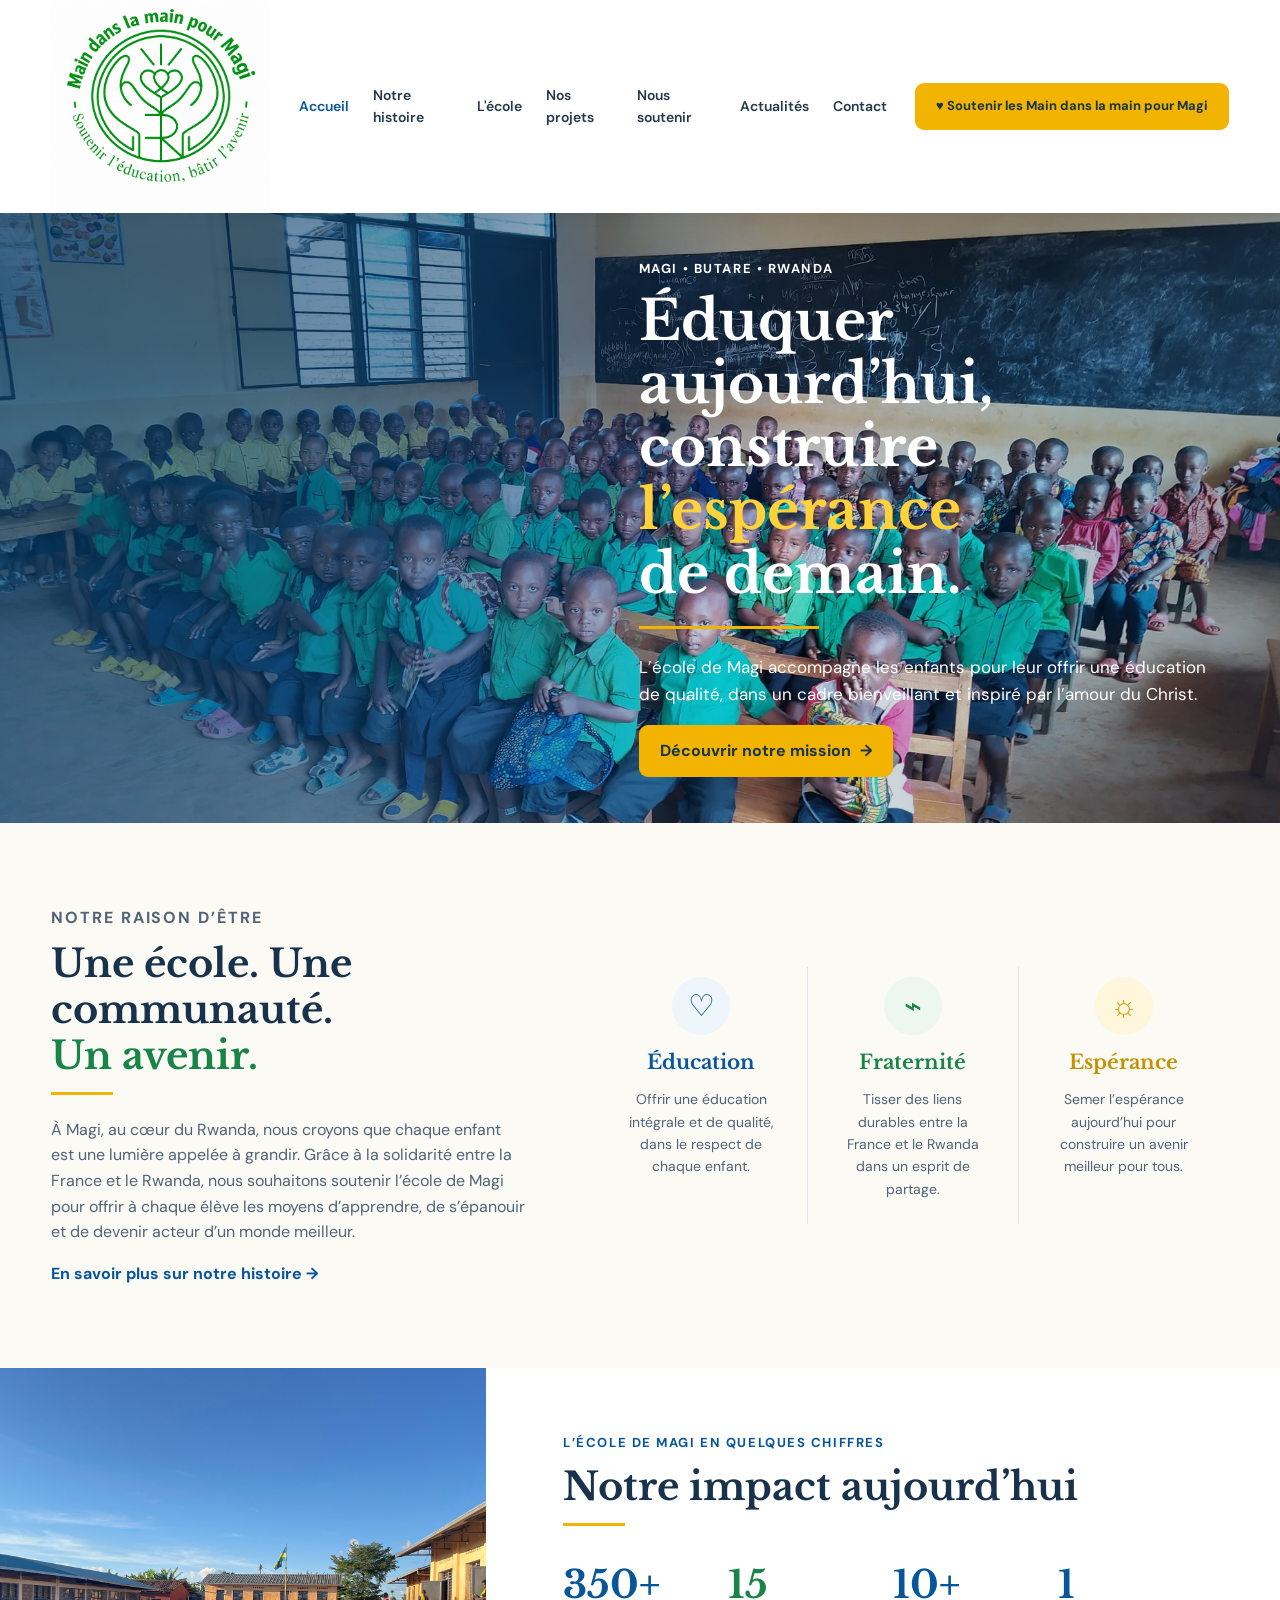
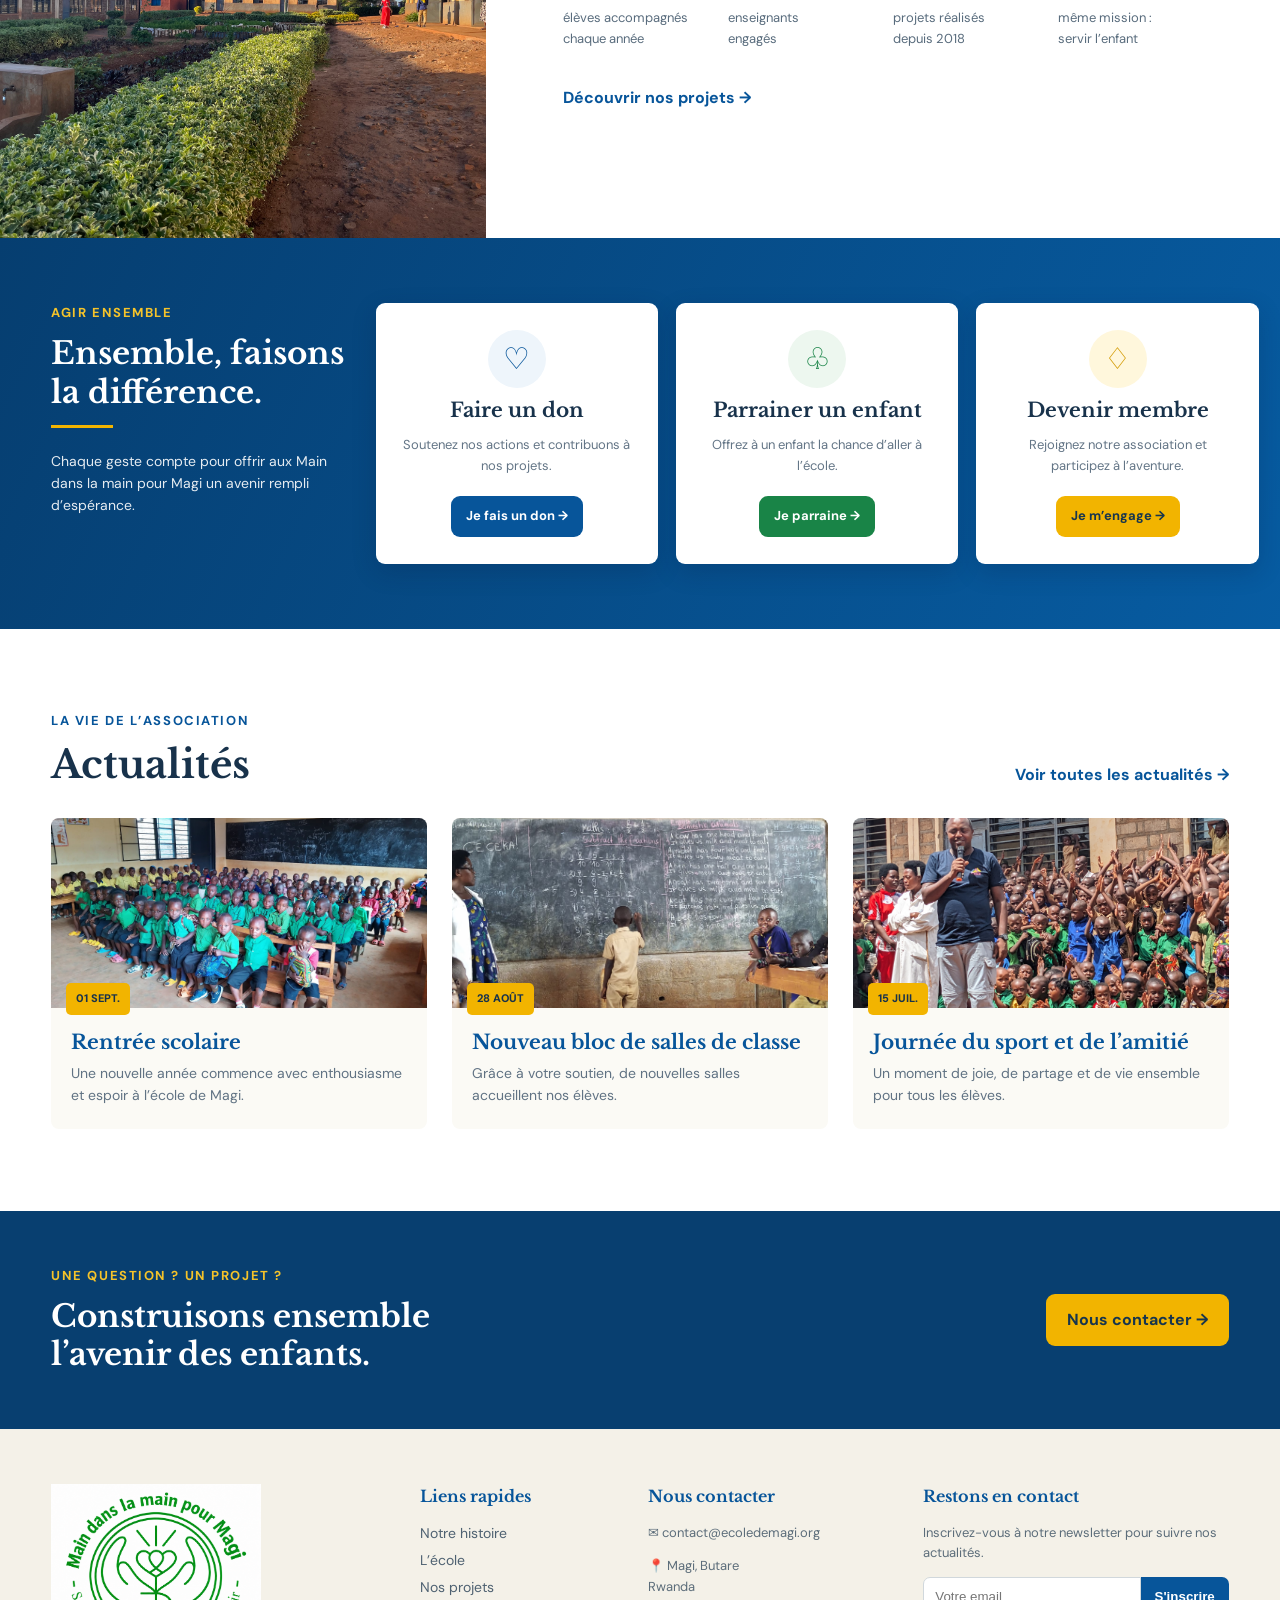
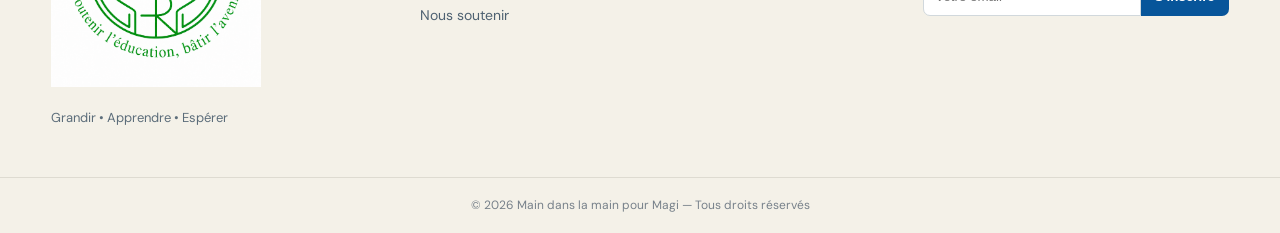
==== index.html @ e61f7bb4 "commit after buying the domain name and creating the project structure" ====
<!doctype html>
<html lang="fr">
<head>
  <meta charset="utf-8">
  <meta name="viewport" content="width=device-width, initial-scale=1">
  <meta name="description" content="Main dans la main pour Magi — Grandir, apprendre et espérer. Une école au cœur du Rwanda, portée par la fraternité et l'espérance chrétienne.">
  <title>Main dans la main pour Magi — Grandir • Apprendre • Espérer</title>
  <link rel="stylesheet" href="style.css">
</head>
<body>
<header class="site-header">
  <div class="container nav-wrap">
    <a class="brand" href="#accueil" aria-label="Main dans la main pour Magi — accueil">
<img src="images/logo-magi.png" alt="Logo Main dans la main pour Magi">
    </a>
    <button class="menu-toggle" aria-label="Ouvrir le menu" aria-expanded="false">☰</button>
    <nav class="nav" aria-label="Navigation principale">
      <a class="active" href="#accueil">Accueil</a>
      <a href="notre-histoire.html">Notre histoire</a>
      <a href="lecole.html">L'école</a>
      <a href="nos-projets.html">Nos projets</a>
      <a href="nous-soutenir.html">Nous soutenir</a>
      <a href="actualites.html">Actualités</a>
      <a href="contact.html">Contact</a>
    </nav>
    <a class="btn btn-gold nav-donate" href="nous-soutenir.html">♥ Soutenir les Main dans la main pour Magi</a>
  </div>
</header>

<main id="accueil">
  <section class="hero">
    <div class="hero-photo"></div>
    <div class="hero-overlay"></div>
    <div class="container hero-content">
      <div class="hero-copy">
        <p class="eyebrow">Magi • Butare • Rwanda</p>
        <h1>Éduquer aujourd’hui,<br>construire <span>l’espérance</span><br>de demain.</h1>
        <div class="gold-line"></div>
        <p>L’école de Magi accompagne les enfants pour leur offrir une éducation de qualité, dans un cadre bienveillant et inspiré par l’amour du Christ.</p>
        <a class="btn btn-gold" href="notre-histoire.html">Découvrir notre mission <span>→</span></a>
      </div>
    </div>
  </section>

  <section id="histoire" class="section intro">
    <div class="container intro-grid">
      <div>
        <p class="section-kicker">Notre raison d’être</p>
        <h2>Une école. Une communauté.<br><span>Un avenir.</span></h2>
        <div class="gold-line small"></div>
        <p>À Magi, au cœur du Rwanda, nous croyons que chaque enfant est une lumière appelée à grandir. Grâce à la solidarité entre la France et le Rwanda, nous souhaitons soutenir l’école de Magi pour offrir à chaque élève les moyens d’apprendre, de s’épanouir et de devenir acteur d’un monde meilleur.</p>
        <a class="text-link" href="lecole.html">En savoir plus sur notre histoire →</a>
      </div>
      <div class="values">
        <article class="value">
          <div class="icon">♡</div>
          <h3>Éducation</h3>
          <p>Offrir une éducation intégrale et de qualité, dans le respect de chaque enfant.</p>
        </article>
        <article class="value">
          <div class="icon green">⌁</div>
          <h3>Fraternité</h3>
          <p>Tisser des liens durables entre la France et le Rwanda dans un esprit de partage.</p>
        </article>
        <article class="value">
          <div class="icon gold">☼</div>
          <h3>Espérance</h3>
          <p>Semer l’espérance aujourd’hui pour construire un avenir meilleur pour tous.</p>
        </article>
      </div>
    </div>
  </section>

  <section id="ecole" class="section impact">
    <div class="impact-photo"><img src="images/school.jpg" alt="Des élèves de l’école de Magi"></div>
    <div class="impact-content">
      <p class="section-kicker">L’école de Magi en quelques chiffres</p>
      <h2>Notre impact aujourd’hui</h2>
      <div class="gold-line small"></div>
      <div class="stats">
        <div><strong>350+</strong><span>élèves accompagnés<br>chaque année</span></div>
        <div><strong>15</strong><span>enseignants<br>engagés</span></div>
        <div><strong>10+</strong><span>projets réalisés<br>depuis 2018</span></div>
        <div><strong>1</strong><span>même mission :<br>servir l’enfant</span></div>
      </div>
      <a class="text-link" href="nos-projets.html">Découvrir nos projets →</a>
    </div>
  </section>

  <section id="soutenir" class="support-band">
    <div class="container">
      <div class="support-intro">
        <p class="section-kicker light">Agir ensemble</p>
        <h2>Ensemble, faisons<br>la différence.</h2>
        <div class="gold-line small"></div>
        <p>Chaque geste compte pour offrir aux Main dans la main pour Magi un avenir rempli d’espérance.</p>
      </div>
      <div class="support-cards">
        <article class="support-card">
          <div class="card-icon blue">♡</div>
          <h3>Faire un don</h3>
          <p>Soutenez nos actions et contribuons à nos projets.</p>
          <a class="btn btn-blue" href="contact.html">Je fais un don →</a>
        </article>
        <article class="support-card">
          <div class="card-icon green">♧</div>
          <h3>Parrainer un enfant</h3>
          <p>Offrez à un enfant la chance d’aller à l’école.</p>
          <a class="btn btn-green" href="contact.html">Je parraine →</a>
        </article>
        <article class="support-card">
          <div class="card-icon gold">♢</div>
          <h3>Devenir membre</h3>
          <p>Rejoignez notre association et participez à l’aventure.</p>
          <a class="btn btn-gold" href="contact.html">Je m’engage →</a>
        </article>
      </div>
    </div>
  </section>

  <section id="actualites" class="section news">
    <div class="container">
      <div class="section-head">
        <div>
          <p class="section-kicker">La vie de l’association</p>
          <h2>Actualités</h2>
        </div>
        <a class="text-link" href="actualites.html">Voir toutes les actualités →</a>
      </div>
      <div class="news-grid">
        <article class="news-card">
          <img src="images/news-1.jpg" alt="Élèves en classe">
          <div class="date">01 SEPT.</div>
          <div class="news-body"><h3>Rentrée scolaire</h3><p>Une nouvelle année commence avec enthousiasme et espoir à l’école de Magi.</p></div>
        </article>
        <article class="news-card">
          <img src="images/news-2.jpg" alt="Bâtiment de l'école">
          <div class="date">28 AOÛT</div>
          <div class="news-body"><h3>Nouveau bloc de salles de classe</h3><p>Grâce à votre soutien, de nouvelles salles accueillent nos élèves.</p></div>
        </article>
        <article class="news-card">
          <img src="images/news-3.jpg" alt="Élèves de l'école">
          <div class="date">15 JUIL.</div>
          <div class="news-body"><h3>Journée du sport et de l’amitié</h3><p>Un moment de joie, de partage et de vie ensemble pour tous les élèves.</p></div>
        </article>
      </div>
    </div>
  </section>

  <section id="contact" class="contact-cta">
    <div class="container contact-grid">
      <div>
        <p class="section-kicker light">Une question ? Un projet ?</p>
        <h2>Construisons ensemble<br>l’avenir des enfants.</h2>
      </div>
      <a class="btn btn-gold" href="mailto:contact@ecoledemagi.org">Nous contacter →</a>
    </div>
  </section>
</main>

<footer class="footer">
  <div class="container footer-grid">
    <div>
      <img class="footer-logo" src="images/logo-magi.png" alt="Main dans la main pour Magi">
      <p>Grandir • Apprendre • Espérer</p>
    </div>
    <div><h4>Liens rapides</h4><a href="notre-histoire.html">Notre histoire</a><a href="lecole.html">L’école</a><a href="nos-projets.html">Nos projets</a><a href="nous-soutenir.html">Nous soutenir</a></div>
    <div><h4>Nous contacter</h4><p>✉ contact@ecoledemagi.org</p><p>📍 Magi, Butare<br>Rwanda</p></div>
    <div><h4>Restons en contact</h4><p>Inscrivez-vous à notre newsletter pour suivre nos actualités.</p><form onsubmit="return false"><input type="email" placeholder="Votre email" aria-label="Votre email"><button class="btn btn-blue">S'inscrire</button></form></div>
  </div>
  <div class="copyright">© 2026 Main dans la main pour Magi — Tous droits réservés</div>
</footer>

<script>
const toggle = document.querySelector('.menu-toggle');
const nav = document.querySelector('.nav');
toggle.addEventListener('click', () => {
  const open = nav.classList.toggle('open');
  toggle.setAttribute('aria-expanded', open);
});
document.querySelectorAll('.nav a').forEach(a => a.addEventListener('click', () => nav.classList.remove('open')));
</script>
</body>
</html>
---- style.css ----
@import url('https://fonts.googleapis.com/css2?family=DM+Sans:wght@400;500;600;700&family=Libre+Baskerville:wght@400;700&display=swap');

:root{
  --blue:#07559a; --blue-dark:#063d72; --green:#198447; --gold:#f2b400;
  --cream:#fbfaf5; --text:#18324b; --muted:#667788; --white:#fff;
}
*{box-sizing:border-box} html{scroll-behavior:smooth} body{margin:0;color:var(--text);background:var(--cream);font-family:"DM Sans",Arial,sans-serif;line-height:1.6}
.container{width:min(1180px,92%);margin:auto}
.site-header{position:sticky;top:0;z-index:50;background:#fff;box-shadow:0 2px 14px #00000012}
.nav-wrap{min-height:92px;display:flex;align-items:center;gap:28px}.brand{display:block;margin-right:auto}.brand img{width:220px;display:block}
.nav{display:flex;align-items:center;gap:24px}.nav a{color:#23384b;text-decoration:none;font-size:14px;font-weight:600}.nav a:hover,.nav a.active{color:var(--blue)}
.menu-toggle{display:none;border:0;background:none;font-size:28px}
.btn{display:inline-flex;align-items:center;justify-content:center;gap:9px;border:0;border-radius:9px;padding:13px 21px;text-decoration:none;font-weight:700;cursor:pointer;transition:.2s transform,.2s filter}.btn:hover{transform:translateY(-2px);filter:brightness(.97)}
.btn-gold{background:var(--gold);color:#17354d}.btn-blue{background:var(--blue);color:white}.btn-green{background:var(--green);color:white}.nav-donate{white-space:nowrap;font-size:13px}

.hero{min-height:610px;position:relative;overflow:hidden}.hero-photo{position:absolute;inset:0;background-image:url("images/hero.jpg");background-size:cover;background-position:center 36%;transform:scale(1.01)}.hero-overlay{position:absolute;inset:0;background:linear-gradient(90deg,#053e6db0 0%,#063e6d8c 38%,#062d4d25 62%,#062d4d65 100%)}.hero-content{position:relative;min-height:610px;display:flex;align-items:center}.hero-copy{margin-left:auto;width:min(590px,52%);color:#fff}.eyebrow,.section-kicker{font-size:13px;letter-spacing:.12em;text-transform:uppercase;font-weight:700;margin:0 0 10px}.hero h1{font:700 clamp(36px,4.3vw,58px)/1.15 "Libre Baskerville",serif;margin:0}.hero h1 span{color:#ffd13a}.hero p:not(.eyebrow){font-size:17px;max-width:570px}.gold-line{width:180px;height:3px;background:var(--gold);margin:20px 0 25px}.gold-line.small{width:62px;height:3px;margin:13px 0 22px}

.section{padding:82px 0}.intro-grid{display:grid;grid-template-columns:1.05fr 1.4fr;gap:70px;align-items:center}.section-kicker{color:var(--blue)}.section h2{font:700 clamp(30px,3vw,43px)/1.2 "Libre Baskerville",serif;margin:0}.section h2 span{color:var(--green)}.intro p{font-size:16px;color:#516375}.text-link{color:var(--blue);font-weight:700;text-decoration:none}.values{display:grid;grid-template-columns:repeat(3,1fr);gap:0}.value{text-align:center;padding:10px 26px;border-left:1px solid #dfe5e8}.value:first-child{border-left:0}.icon,.card-icon{width:58px;height:58px;border-radius:50%;display:grid;place-items:center;margin:0 auto 15px;font-size:30px;background:#eef5fb;color:var(--blue)}.icon.green,.card-icon.green{background:#edf7ef;color:var(--green)}.icon.gold,.card-icon.gold{background:#fff7dc;color:#d39a00}.value h3{font:700 20px "Libre Baskerville",serif;color:var(--blue);margin:0 0 8px}.value:nth-child(2) h3{color:var(--green)}.value:nth-child(3) h3{color:#c69200}.value p{font-size:14px!important}

.impact{padding:0;display:grid;grid-template-columns:38% 62%;background:#fff}.impact-photo{min-height:470px}.impact-photo img{width:100%;height:100%;object-fit:cover}.impact-content{padding:65px clamp(30px,6vw,80px)}.stats{display:grid;grid-template-columns:repeat(4,1fr);gap:20px;margin:35px 0}.stats div{display:flex;flex-direction:column}.stats strong{font:700 38px "Libre Baskerville",serif;color:var(--blue)}.stats div:nth-child(2) strong{color:var(--green)}.stats span{font-size:13px;color:#596c7d}

.support-band{padding:65px 0;background:linear-gradient(115deg,#063e70,#075ca2);color:#fff}.support-band .container{display:grid;grid-template-columns:25% 75%;gap:30px}.support-intro h2{font:700 31px/1.25 "Libre Baskerville",serif;margin:0}.light{color:#f5c32a}.support-intro p:last-child{font-size:14px;opacity:.9}.support-cards{display:grid;grid-template-columns:repeat(3,1fr);gap:18px}.support-card{background:#fff;color:var(--text);border-radius:9px;padding:27px;text-align:center;box-shadow:0 8px 25px #001b3a33}.card-icon{margin-bottom:10px}.support-card h3{font:700 20px "Libre Baskerville",serif;margin:5px}.support-card p{font-size:13px;color:#637586;min-height:48px}.support-card .btn{font-size:13px;padding:10px 15px}

.news{background:#fff}.section-head{display:flex;align-items:end;justify-content:space-between;margin-bottom:30px}.news-grid{display:grid;grid-template-columns:repeat(3,1fr);gap:25px}.news-card{position:relative;background:var(--cream);border-radius:8px;overflow:hidden}.news-card img{width:100%;height:190px;object-fit:cover;display:block}.date{position:absolute;top:165px;left:15px;background:var(--gold);padding:7px 10px;border-radius:5px;font-size:11px;font-weight:800}.news-body{padding:22px 20px}.news-body h3{font:700 20px "Libre Baskerville",serif;color:var(--blue);margin:0 0 8px}.news-body p{margin:0;color:#607283;font-size:14px}

.contact-cta{background:#083f70;color:white;padding:55px 0}.contact-grid{display:flex;align-items:center;justify-content:space-between;gap:30px}.contact-cta h2{font:700 31px/1.25 "Libre Baskerville",serif;margin:0}

.footer{background:#f4f1e8;padding:55px 0 18px}.footer-grid{display:grid;grid-template-columns:1.4fr .8fr 1fr 1.3fr;gap:40px}.footer-logo{width:210px}.footer h4{margin:0 0 12px;color:var(--blue);font-family:"Libre Baskerville",serif}.footer a{display:block;color:#4e6171;text-decoration:none;font-size:14px;margin:5px 0}.footer p{font-size:13px;color:#5c6d7a}.footer form{display:flex}.footer input{min-width:0;flex:1;padding:11px;border:1px solid #d1d8dc;border-radius:7px 0 0 7px}.footer form .btn{border-radius:0 7px 7px 0;padding:10px 14px}.copyright{text-align:center;border-top:1px solid #dedbd1;margin-top:35px;padding-top:18px;color:#77818a;font-size:12px}

@media(max-width:1050px){.nav{gap:14px}.nav a{font-size:12px}.nav-donate{display:none}}
@media(max-width:800px){
  .nav-wrap{min-height:76px}.brand img{width:185px}.menu-toggle{display:block}.nav{display:none;position:absolute;top:76px;left:0;right:0;background:#fff;padding:15px 4%;flex-direction:column;align-items:flex-start;box-shadow:0 8px 15px #00000012}.nav.open{display:flex}.nav a{font-size:15px}
  .hero,.hero-content{min-height:670px}.hero-photo{background-position:36% center}.hero-overlay{background:linear-gradient(90deg,#063e70dd,#063e70a6 70%,#063e7040)}.hero-copy{width:100%;margin:0}.hero h1{font-size:40px}
  .intro-grid,.impact,.support-band .container{grid-template-columns:1fr}.intro-grid{gap:35px}.values{margin-top:10px}.value{padding:10px 12px}.impact-photo{min-height:300px}.impact-content{padding:55px 6%}.stats{grid-template-columns:repeat(2,1fr)}
  .support-cards,.news-grid{grid-template-columns:1fr}.support-intro{margin-bottom:20px}.section-head{align-items:flex-start;gap:15px;flex-direction:column}.contact-grid{flex-direction:column;align-items:flex-start}.footer-grid{grid-template-columns:1fr 1fr}
}
@media(max-width:500px){.values{grid-template-columns:1fr;gap:25px}.value{border-left:0;border-top:1px solid #dfe5e8;padding-top:25px}.value:first-child{border-top:0}.footer-grid{grid-template-columns:1fr}.hero h1{font-size:34px}.hero p:not(.eyebrow){font-size:15px}.stats strong{font-size:31px}}
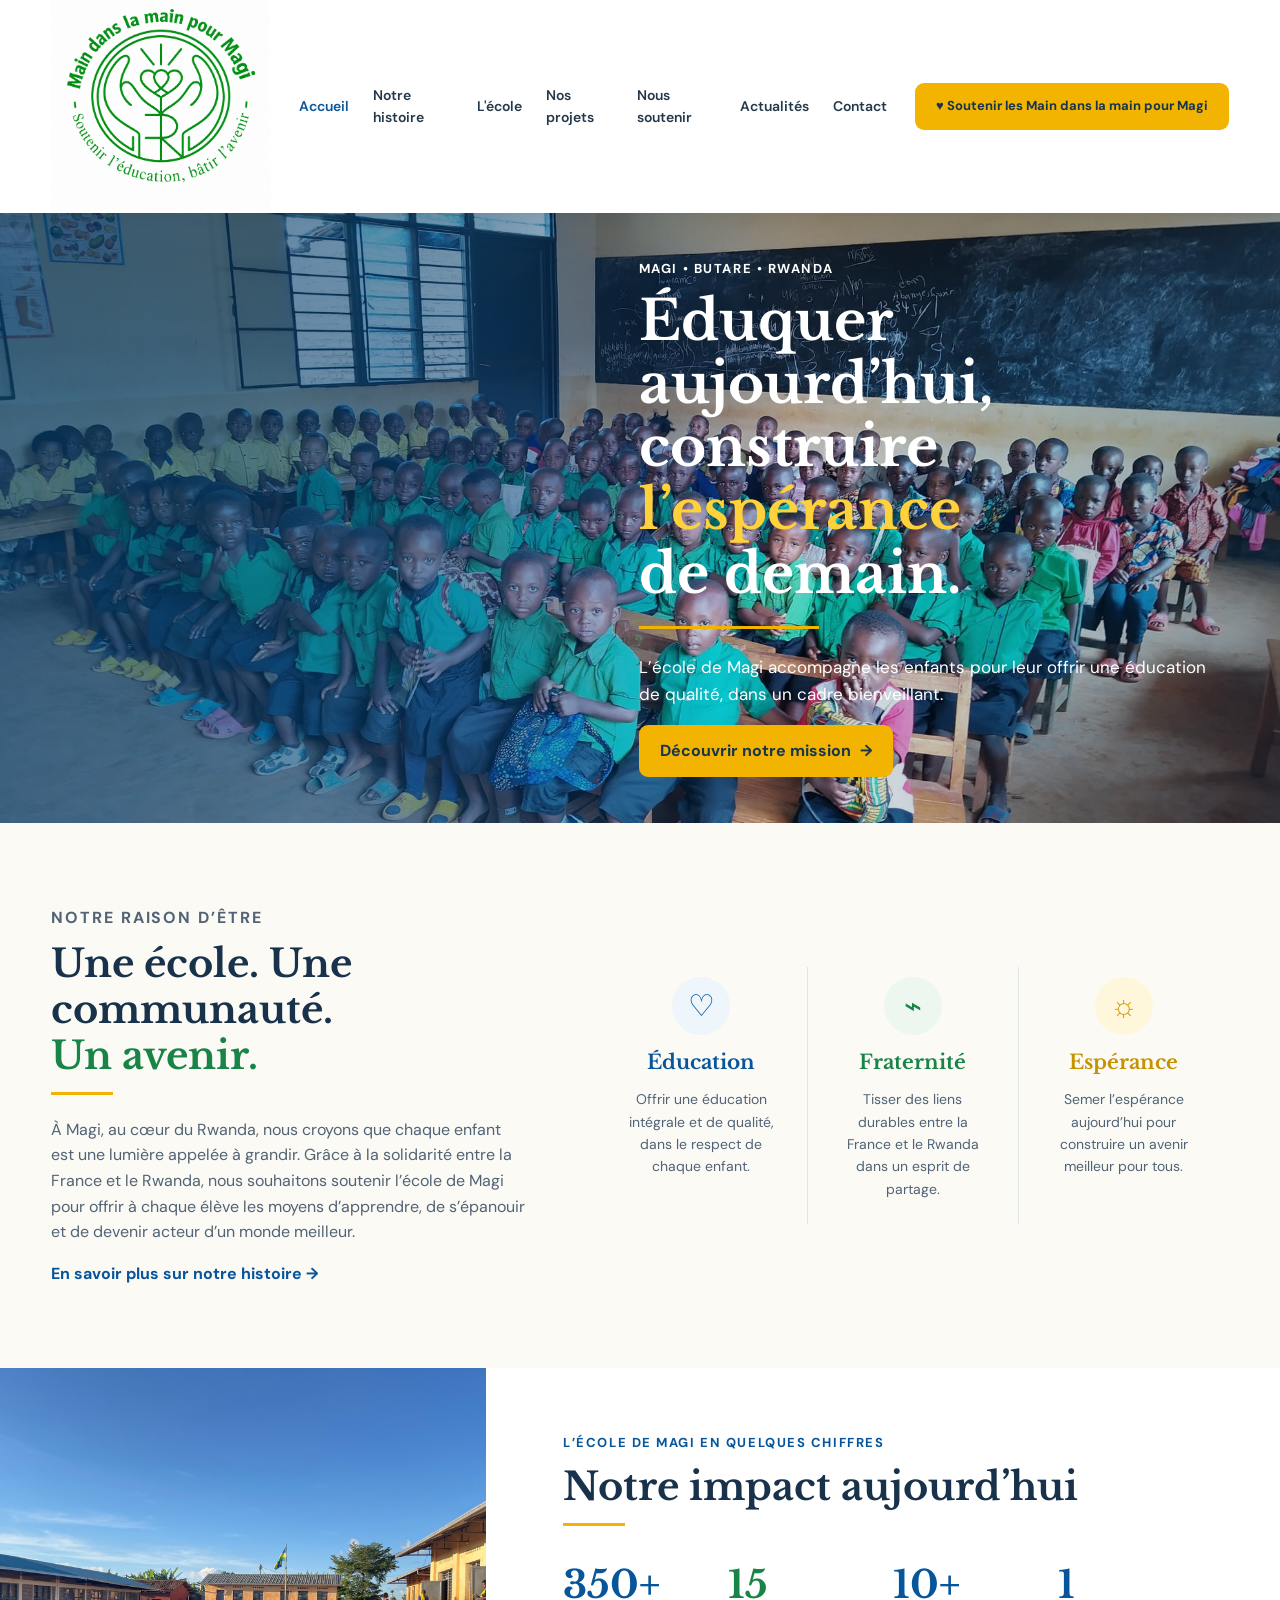
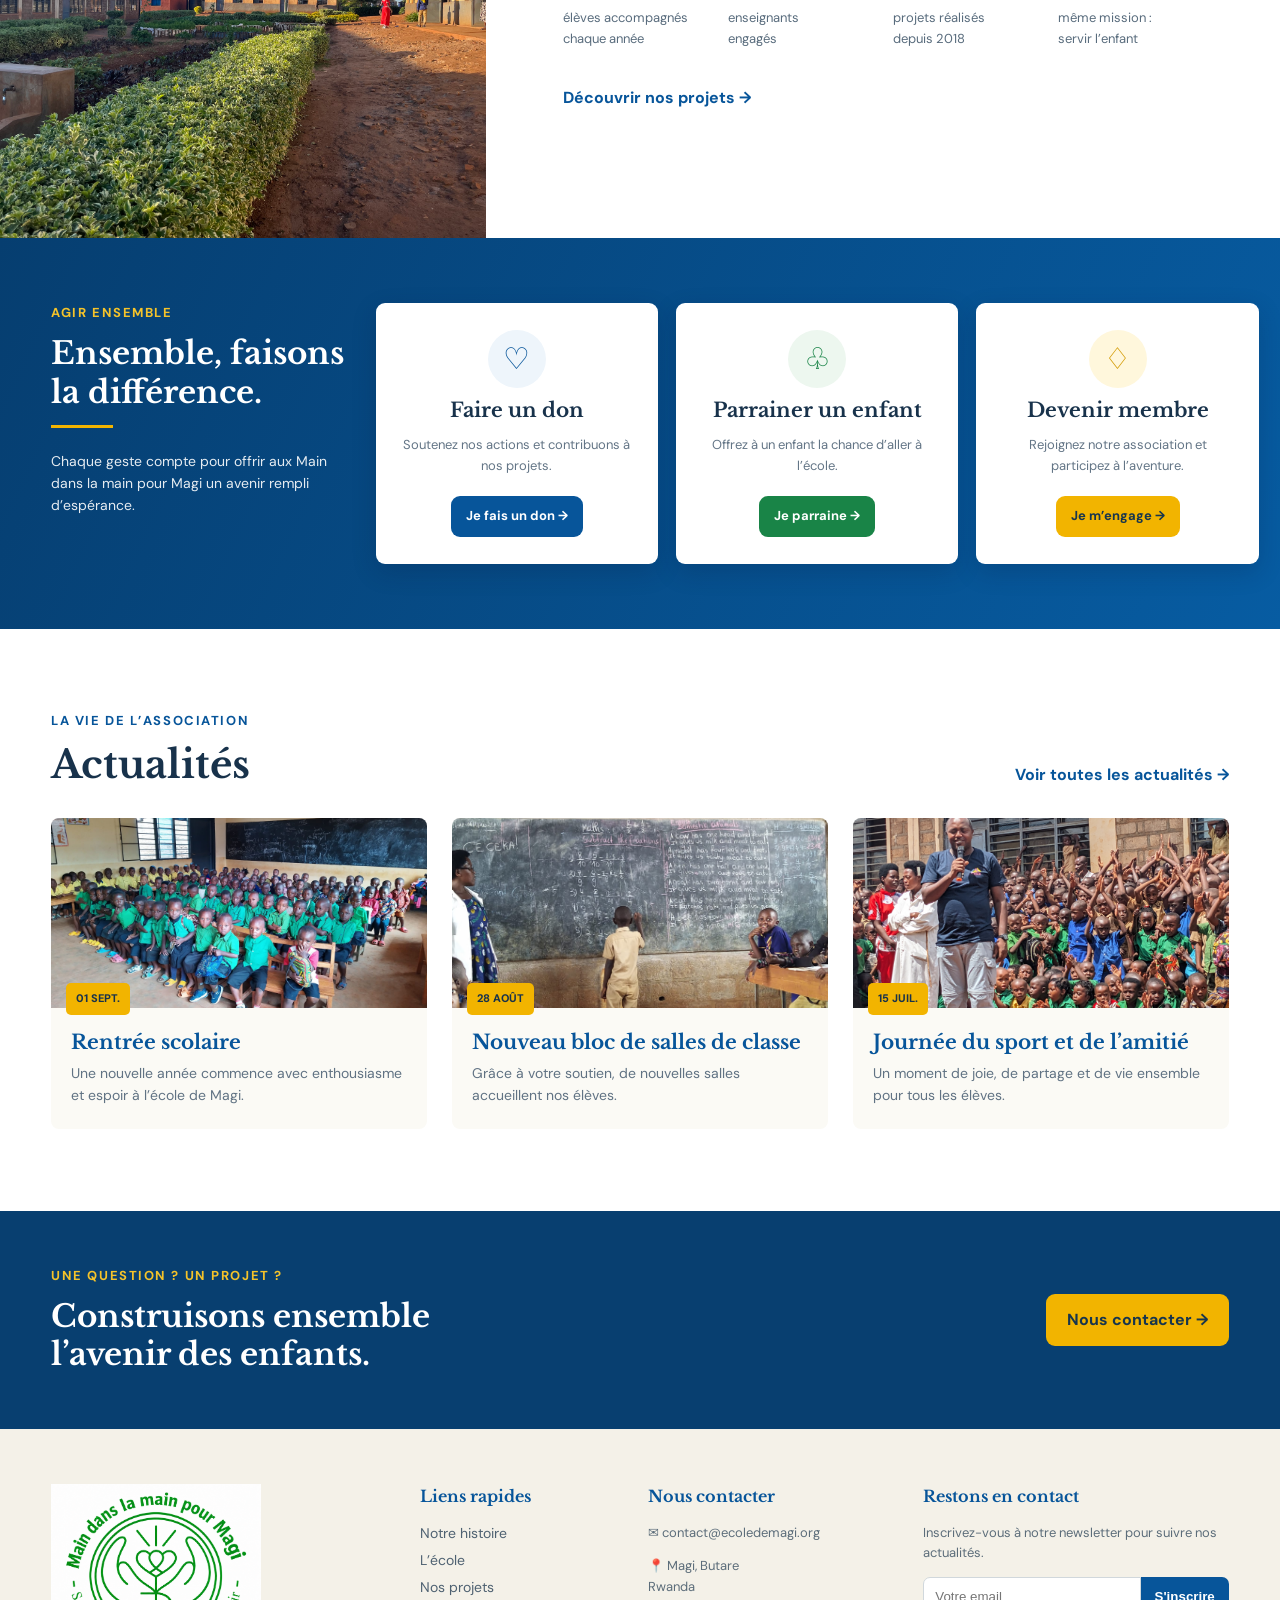
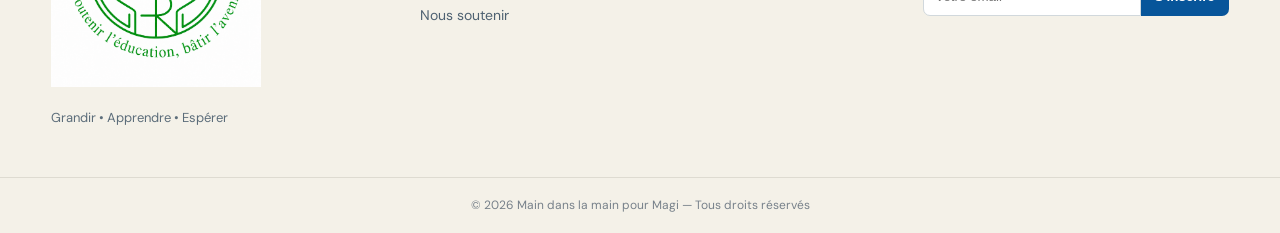
==== commit a9097b8c: "enlevé amour du Christ" ====
--- a/index.html
+++ b/index.html
@@ -4,7 +4,7 @@
   <meta charset="utf-8">
   <meta name="viewport" content="width=device-width, initial-scale=1">
   <meta name="description" content="Main dans la main pour Magi — Grandir, apprendre et espérer. Une école au cœur du Rwanda, portée par la fraternité et l'espérance chrétienne.">
-  <title>Main dans la main pour Magi — Grandir • Apprendre • Espérer</title>
+  <title>Main dans la main pour Magi *** — Grandir • Apprendre • Espérer</title>
   <link rel="stylesheet" href="style.css">
 </head>
 <body>
@@ -36,7 +36,7 @@
         <p class="eyebrow">Magi • Butare • Rwanda</p>
         <h1>Éduquer aujourd’hui,<br>construire <span>l’espérance</span><br>de demain.</h1>
         <div class="gold-line"></div>
-        <p>L’école de Magi accompagne les enfants pour leur offrir une éducation de qualité, dans un cadre bienveillant et inspiré par l’amour du Christ.</p>
+        <p>L’école de Magi accompagne les enfants pour leur offrir une éducation de qualité, dans un cadre bienveillant.</p>
         <a class="btn btn-gold" href="notre-histoire.html">Découvrir notre mission <span>→</span></a>
       </div>
     </div>
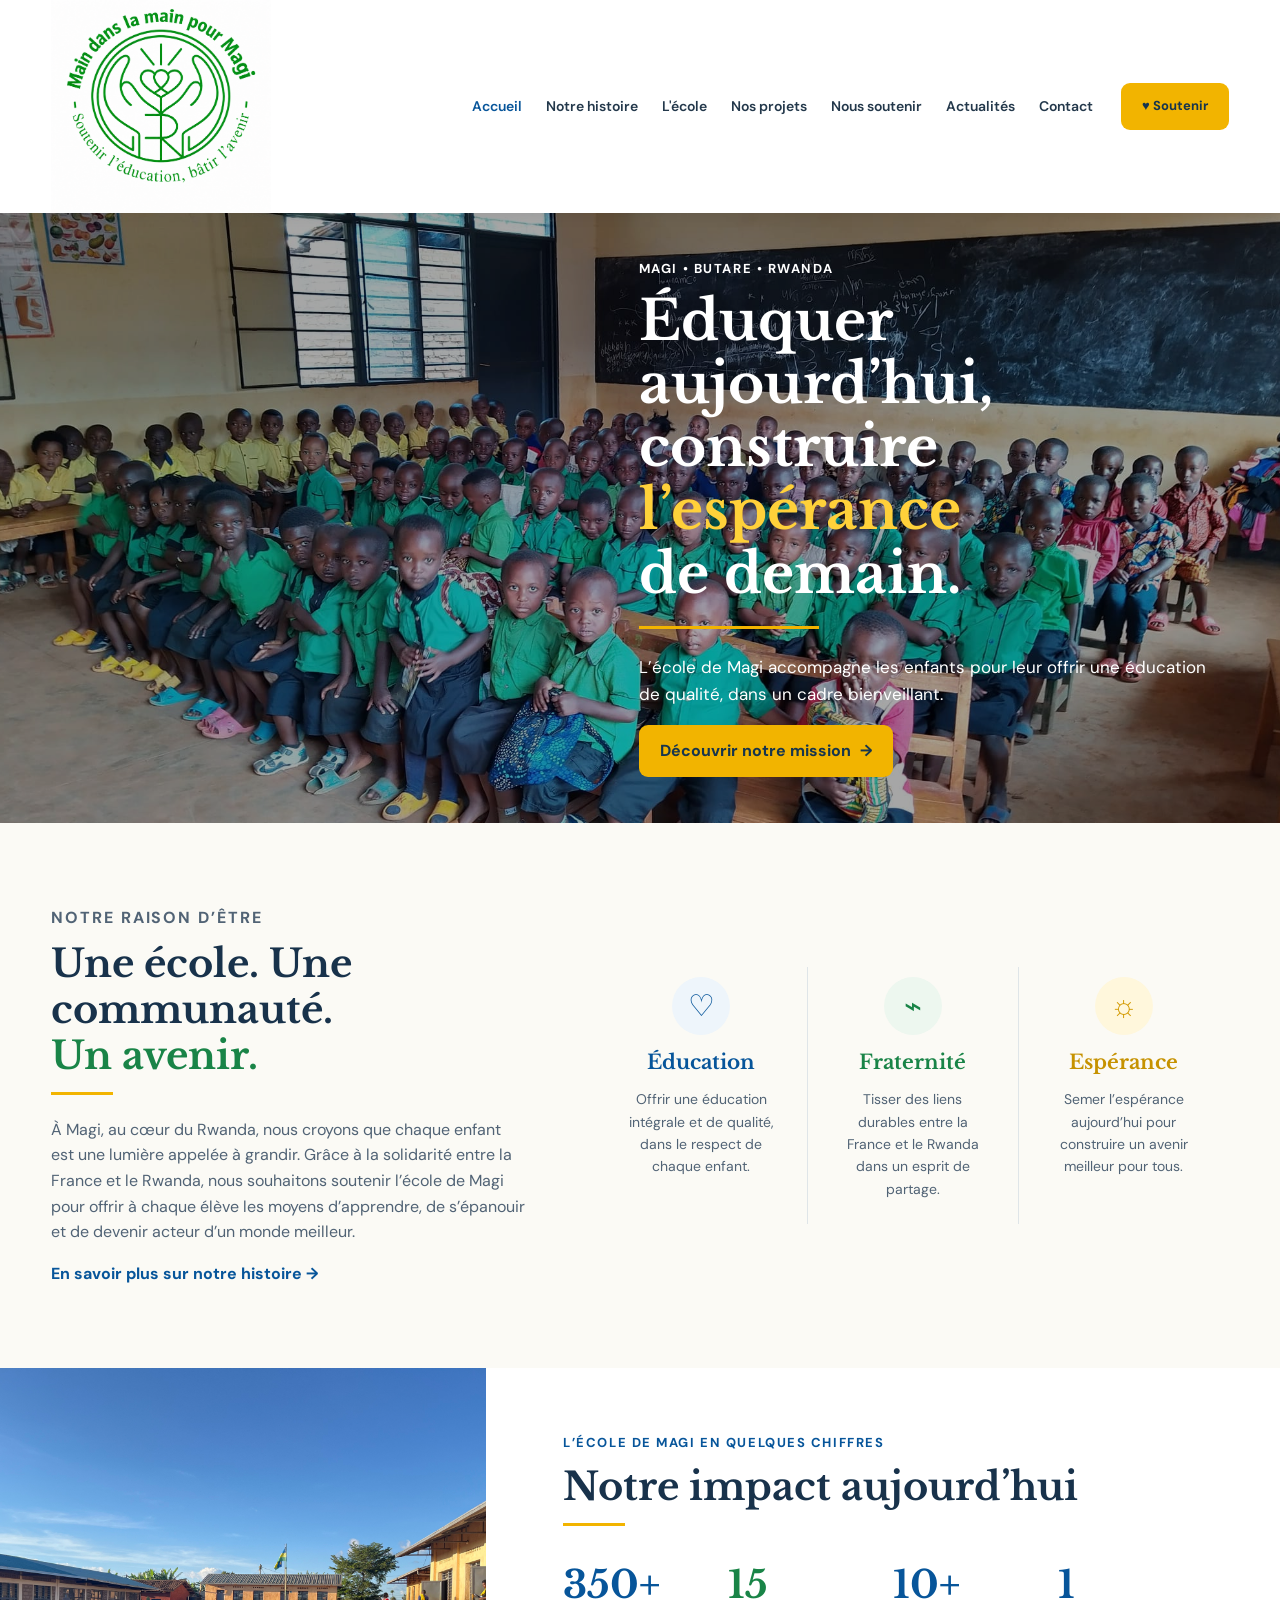
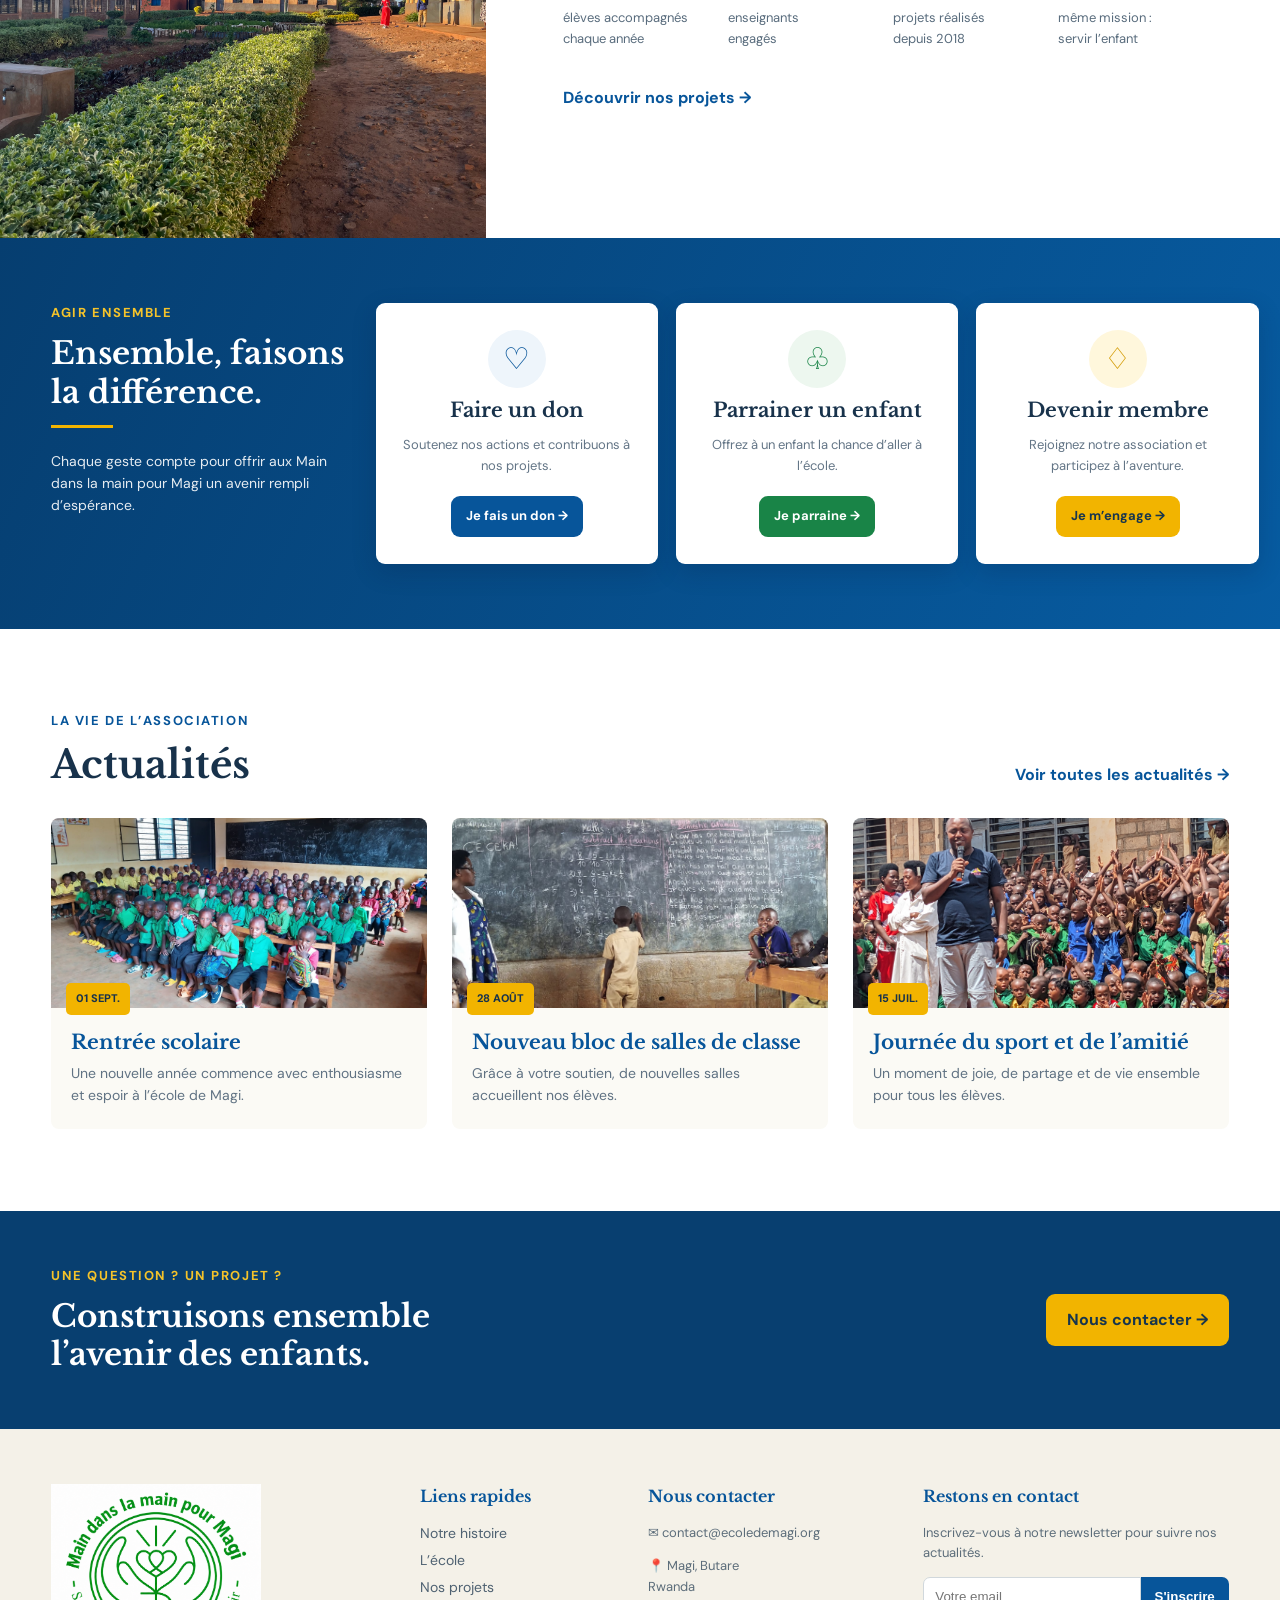
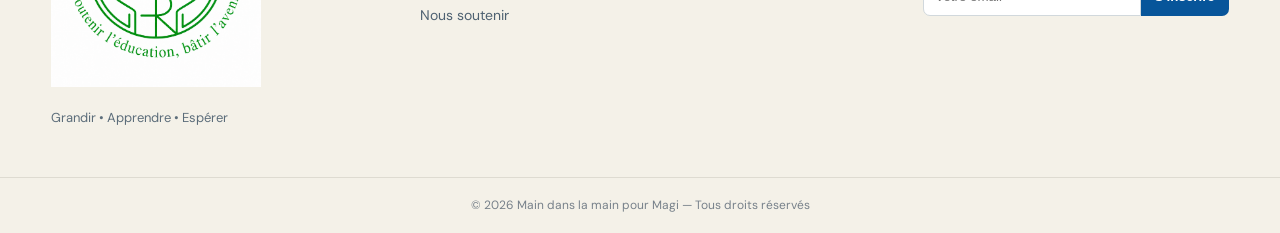
==== commit 7ef95fed: "removed blue filter" ====
--- a/index.html
+++ b/index.html
@@ -3,8 +3,8 @@
 <head>
   <meta charset="utf-8">
   <meta name="viewport" content="width=device-width, initial-scale=1">
-  <meta name="description" content="Main dans la main pour Magi — Grandir, apprendre et espérer. Une école au cœur du Rwanda, portée par la fraternité et l'espérance chrétienne.">
-  <title>Main dans la main pour Magi *** — Grandir • Apprendre • Espérer</title>
+  <meta name="description" content="Main dans la main pour Magi — Grandir, apprendre et espérer. Une école au cœur du Rwanda, portée par l'ESCR">
+  <title>Main dans la main pour Magi — Grandir • Apprendre • Espérer</title>
   <link rel="stylesheet" href="style.css">
 </head>
 <body>
@@ -23,7 +23,7 @@
       <a href="actualites.html">Actualités</a>
       <a href="contact.html">Contact</a>
     </nav>
-    <a class="btn btn-gold nav-donate" href="nous-soutenir.html">♥ Soutenir les Main dans la main pour Magi</a>
+    <a class="btn btn-gold nav-donate" href="nous-soutenir.html">♥ Soutenir</a>
   </div>
 </header>
 
--- a/style.css
+++ b/style.css
@@ -13,7 +13,7 @@
 .btn{display:inline-flex;align-items:center;justify-content:center;gap:9px;border:0;border-radius:9px;padding:13px 21px;text-decoration:none;font-weight:700;cursor:pointer;transition:.2s transform,.2s filter}.btn:hover{transform:translateY(-2px);filter:brightness(.97)}
 .btn-gold{background:var(--gold);color:#17354d}.btn-blue{background:var(--blue);color:white}.btn-green{background:var(--green);color:white}.nav-donate{white-space:nowrap;font-size:13px}
 
-.hero{min-height:610px;position:relative;overflow:hidden}.hero-photo{position:absolute;inset:0;background-image:url("images/hero.jpg");background-size:cover;background-position:center 36%;transform:scale(1.01)}.hero-overlay{position:absolute;inset:0;background:linear-gradient(90deg,#053e6db0 0%,#063e6d8c 38%,#062d4d25 62%,#062d4d65 100%)}.hero-content{position:relative;min-height:610px;display:flex;align-items:center}.hero-copy{margin-left:auto;width:min(590px,52%);color:#fff}.eyebrow,.section-kicker{font-size:13px;letter-spacing:.12em;text-transform:uppercase;font-weight:700;margin:0 0 10px}.hero h1{font:700 clamp(36px,4.3vw,58px)/1.15 "Libre Baskerville",serif;margin:0}.hero h1 span{color:#ffd13a}.hero p:not(.eyebrow){font-size:17px;max-width:570px}.gold-line{width:180px;height:3px;background:var(--gold);margin:20px 0 25px}.gold-line.small{width:62px;height:3px;margin:13px 0 22px}
+.hero{min-height:610px;position:relative;overflow:hidden}.hero-photo{position:absolute;inset:0;background-image:url("images/hero.jpg");background-size:cover;background-position:center 36%;transform:scale(1.01)}.hero-overlay{position:absolute;inset:0;background:rgba(0, 0, 0, 0.35)}.hero-content{position:relative;min-height:610px;display:flex;align-items:center}.hero-copy{margin-left:auto;width:min(590px,52%);color:#fff}.eyebrow,.section-kicker{font-size:13px;letter-spacing:.12em;text-transform:uppercase;font-weight:700;margin:0 0 10px}.hero h1{font:700 clamp(36px,4.3vw,58px)/1.15 "Libre Baskerville",serif;margin:0}.hero h1 span{color:#ffd13a}.hero p:not(.eyebrow){font-size:17px;max-width:570px}.gold-line{width:180px;height:3px;background:var(--gold);margin:20px 0 25px}.gold-line.small{width:62px;height:3px;margin:13px 0 22px}
 
 .section{padding:82px 0}.intro-grid{display:grid;grid-template-columns:1.05fr 1.4fr;gap:70px;align-items:center}.section-kicker{color:var(--blue)}.section h2{font:700 clamp(30px,3vw,43px)/1.2 "Libre Baskerville",serif;margin:0}.section h2 span{color:var(--green)}.intro p{font-size:16px;color:#516375}.text-link{color:var(--blue);font-weight:700;text-decoration:none}.values{display:grid;grid-template-columns:repeat(3,1fr);gap:0}.value{text-align:center;padding:10px 26px;border-left:1px solid #dfe5e8}.value:first-child{border-left:0}.icon,.card-icon{width:58px;height:58px;border-radius:50%;display:grid;place-items:center;margin:0 auto 15px;font-size:30px;background:#eef5fb;color:var(--blue)}.icon.green,.card-icon.green{background:#edf7ef;color:var(--green)}.icon.gold,.card-icon.gold{background:#fff7dc;color:#d39a00}.value h3{font:700 20px "Libre Baskerville",serif;color:var(--blue);margin:0 0 8px}.value:nth-child(2) h3{color:var(--green)}.value:nth-child(3) h3{color:#c69200}.value p{font-size:14px!important}
 
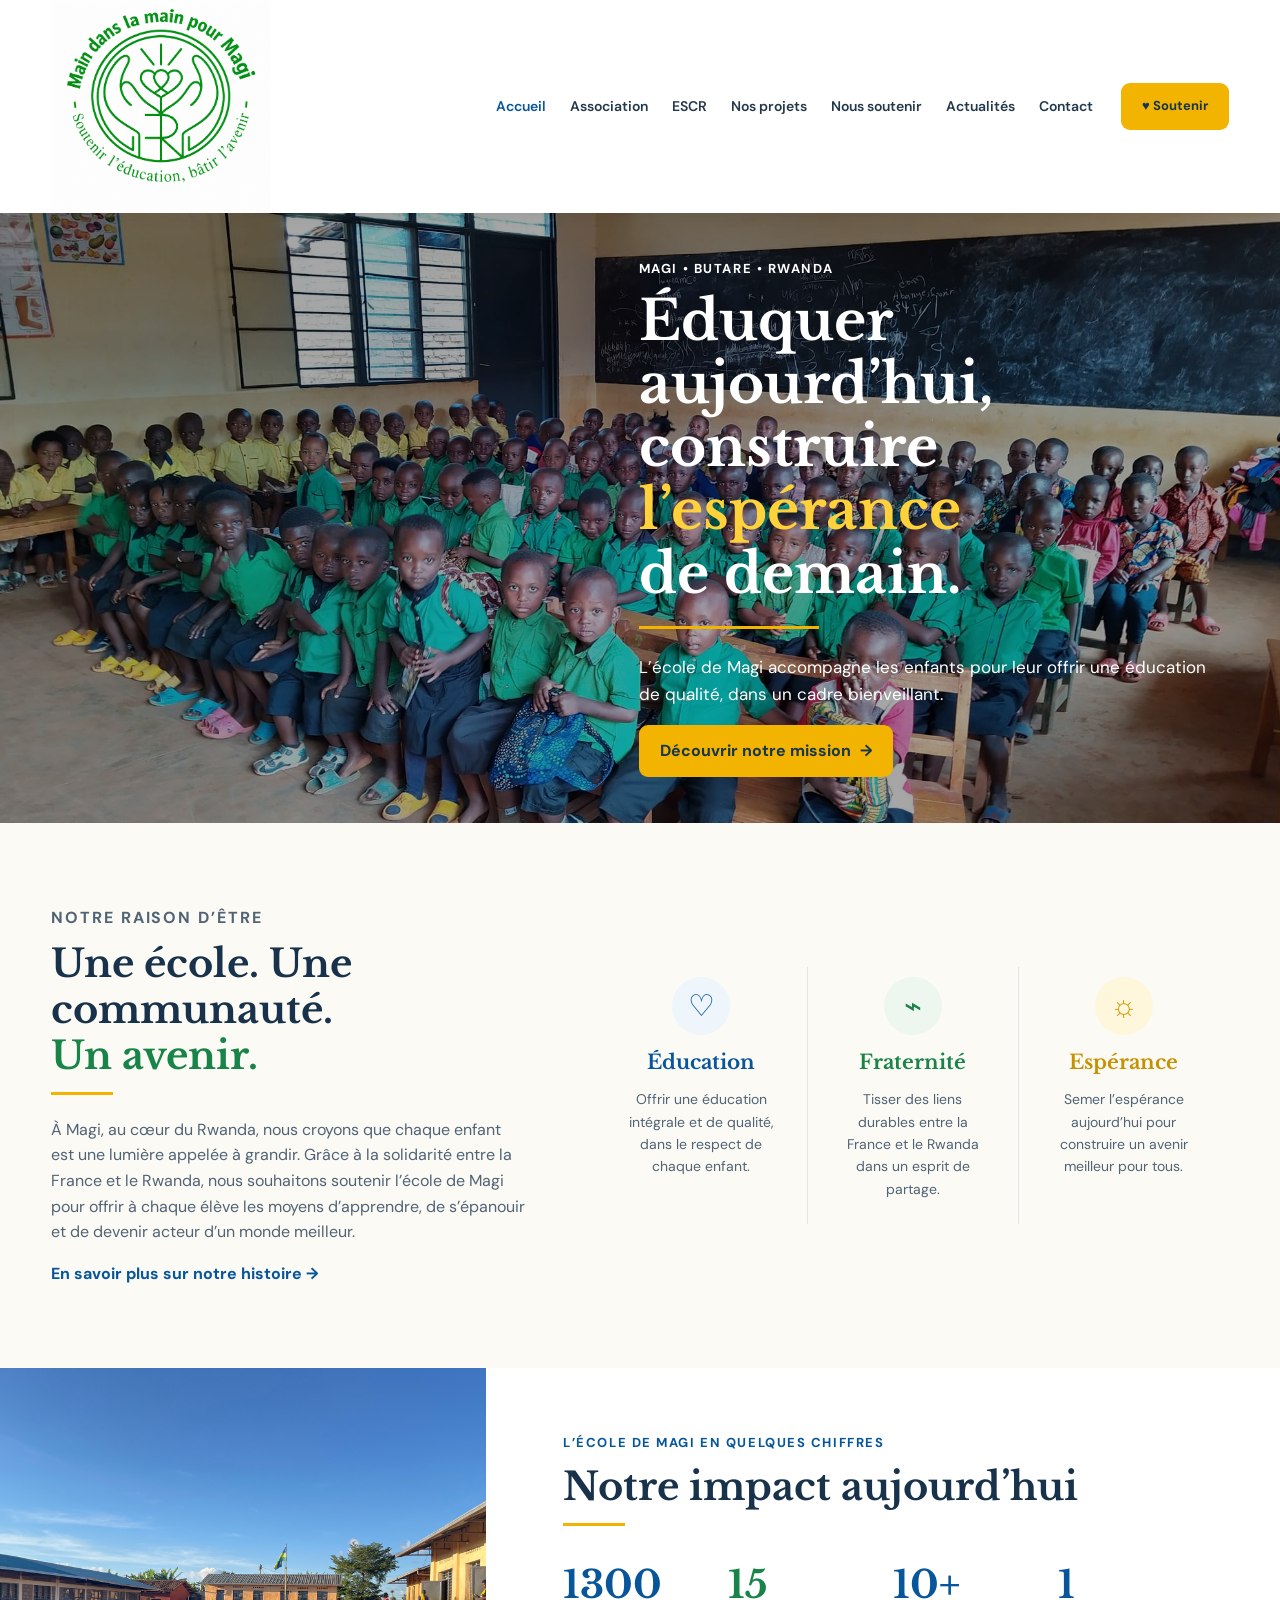
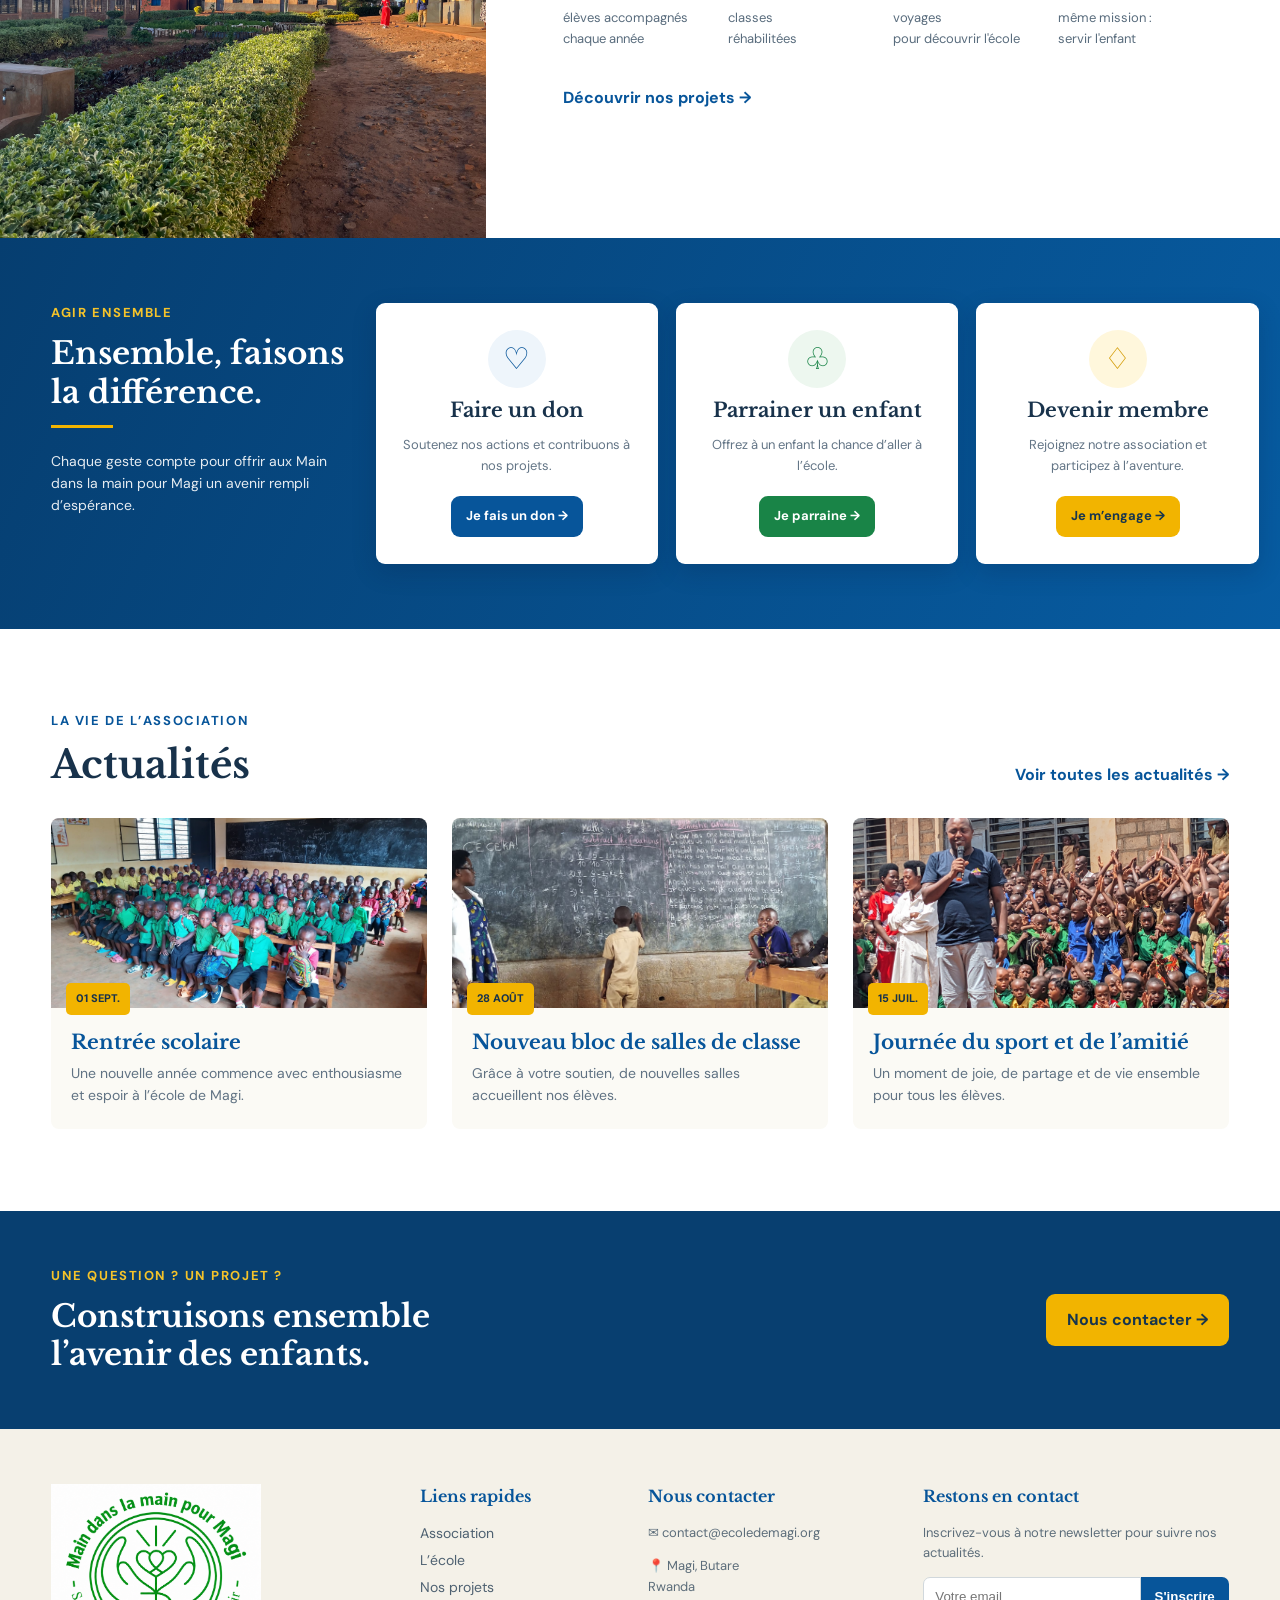
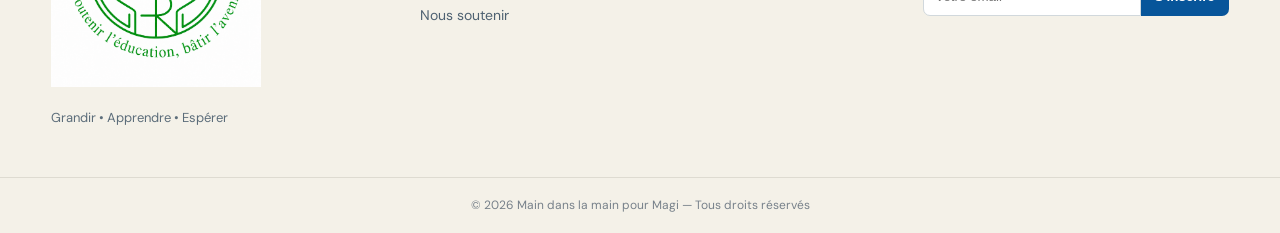
==== commit 885a70b4: "New versionyour changes. Lines starting" ====
--- a/index.html
+++ b/index.html
@@ -16,8 +16,8 @@
     <button class="menu-toggle" aria-label="Ouvrir le menu" aria-expanded="false">☰</button>
     <nav class="nav" aria-label="Navigation principale">
       <a class="active" href="#accueil">Accueil</a>
-      <a href="notre-histoire.html">Notre histoire</a>
-      <a href="lecole.html">L'école</a>
+      <a href="association.html">Association</a>
+      <a href="https://www.escr74.com/ecole-magi-rwanda-1220">ESCR</a>
       <a href="nos-projets.html">Nos projets</a>
       <a href="nous-soutenir.html">Nous soutenir</a>
       <a href="actualites.html">Actualités</a>
@@ -37,7 +37,7 @@
         <h1>Éduquer aujourd’hui,<br>construire <span>l’espérance</span><br>de demain.</h1>
         <div class="gold-line"></div>
         <p>L’école de Magi accompagne les enfants pour leur offrir une éducation de qualité, dans un cadre bienveillant.</p>
-        <a class="btn btn-gold" href="notre-histoire.html">Découvrir notre mission <span>→</span></a>
+        <a class="btn btn-gold" href="association.html">Découvrir notre mission <span>→</span></a>
       </div>
     </div>
   </section>
@@ -78,10 +78,10 @@
       <h2>Notre impact aujourd’hui</h2>
       <div class="gold-line small"></div>
       <div class="stats">
-        <div><strong>350+</strong><span>élèves accompagnés<br>chaque année</span></div>
-        <div><strong>15</strong><span>enseignants<br>engagés</span></div>
-        <div><strong>10+</strong><span>projets réalisés<br>depuis 2018</span></div>
-        <div><strong>1</strong><span>même mission :<br>servir l’enfant</span></div>
+        <div><strong>1300</strong><span>élèves accompagnés<br>chaque année</span></div>
+        <div><strong>15</strong><span>classes<br>réhabilitées</span></div>
+        <div><strong>10+</strong><span>voyages<br>pour découvrir l'école</span></div>
+        <div><strong>1</strong><span>même mission :<br>servir l'enfant</span></div>
       </div>
       <a class="text-link" href="nos-projets.html">Découvrir nos projets →</a>
     </div>
@@ -134,12 +134,12 @@
           <div class="news-body"><h3>Rentrée scolaire</h3><p>Une nouvelle année commence avec enthousiasme et espoir à l’école de Magi.</p></div>
         </article>
         <article class="news-card">
-          <img src="images/news-2.jpg" alt="Bâtiment de l'école">
+          <img src="images/news-2.jpg" alt="Bâtiment de ESCR">
           <div class="date">28 AOÛT</div>
           <div class="news-body"><h3>Nouveau bloc de salles de classe</h3><p>Grâce à votre soutien, de nouvelles salles accueillent nos élèves.</p></div>
         </article>
         <article class="news-card">
-          <img src="images/news-3.jpg" alt="Élèves de l'école">
+          <img src="images/news-3.jpg" alt="Élèves de ESCR">
           <div class="date">15 JUIL.</div>
           <div class="news-body"><h3>Journée du sport et de l’amitié</h3><p>Un moment de joie, de partage et de vie ensemble pour tous les élèves.</p></div>
         </article>
@@ -164,7 +164,7 @@
       <img class="footer-logo" src="images/logo-magi.png" alt="Main dans la main pour Magi">
       <p>Grandir • Apprendre • Espérer</p>
     </div>
-    <div><h4>Liens rapides</h4><a href="notre-histoire.html">Notre histoire</a><a href="lecole.html">L’école</a><a href="nos-projets.html">Nos projets</a><a href="nous-soutenir.html">Nous soutenir</a></div>
+    <div><h4>Liens rapides</h4><a href="association.html">Association</a><a href="https://www.escr74.com/ecole-magi-rwanda-1220">L’école</a><a href="nos-projets.html">Nos projets</a><a href="nous-soutenir.html">Nous soutenir</a></div>
     <div><h4>Nous contacter</h4><p>✉ contact@ecoledemagi.org</p><p>📍 Magi, Butare<br>Rwanda</p></div>
     <div><h4>Restons en contact</h4><p>Inscrivez-vous à notre newsletter pour suivre nos actualités.</p><form onsubmit="return false"><input type="email" placeholder="Votre email" aria-label="Votre email"><button class="btn btn-blue">S'inscrire</button></form></div>
   </div>
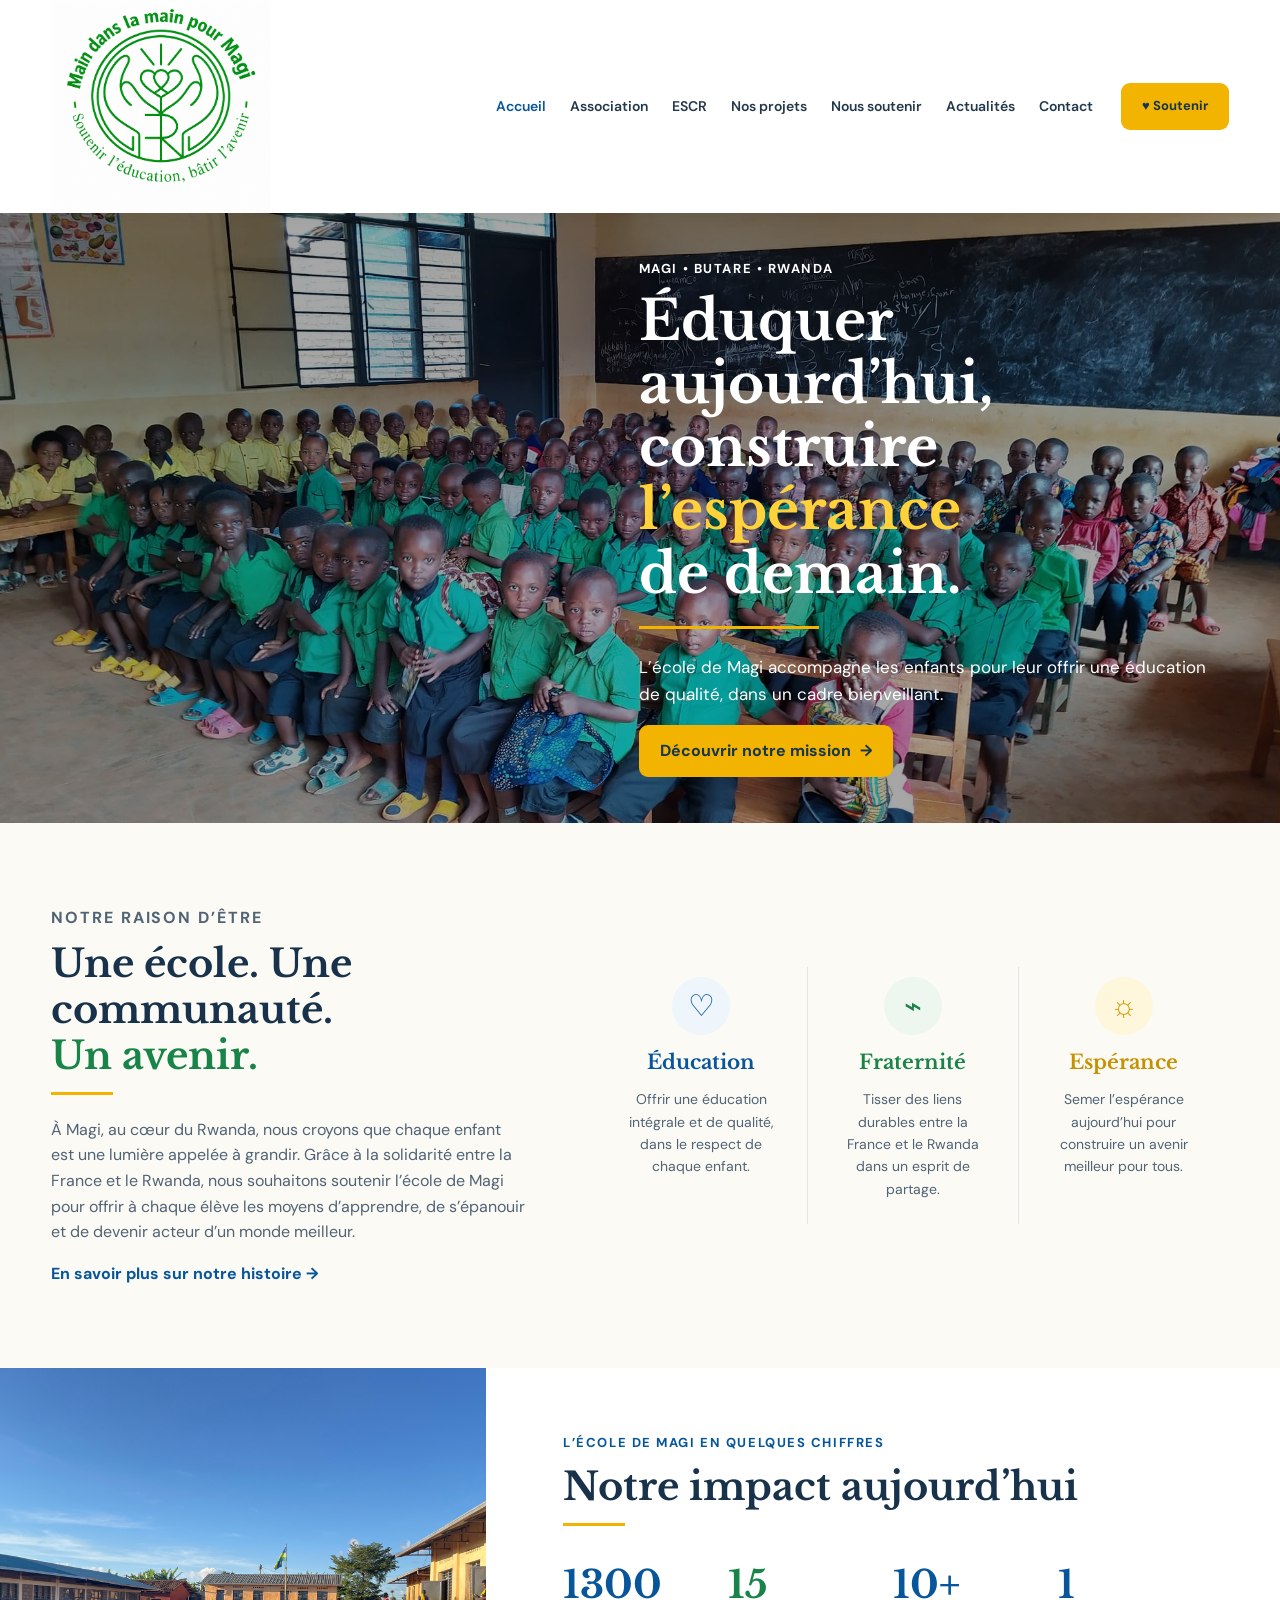
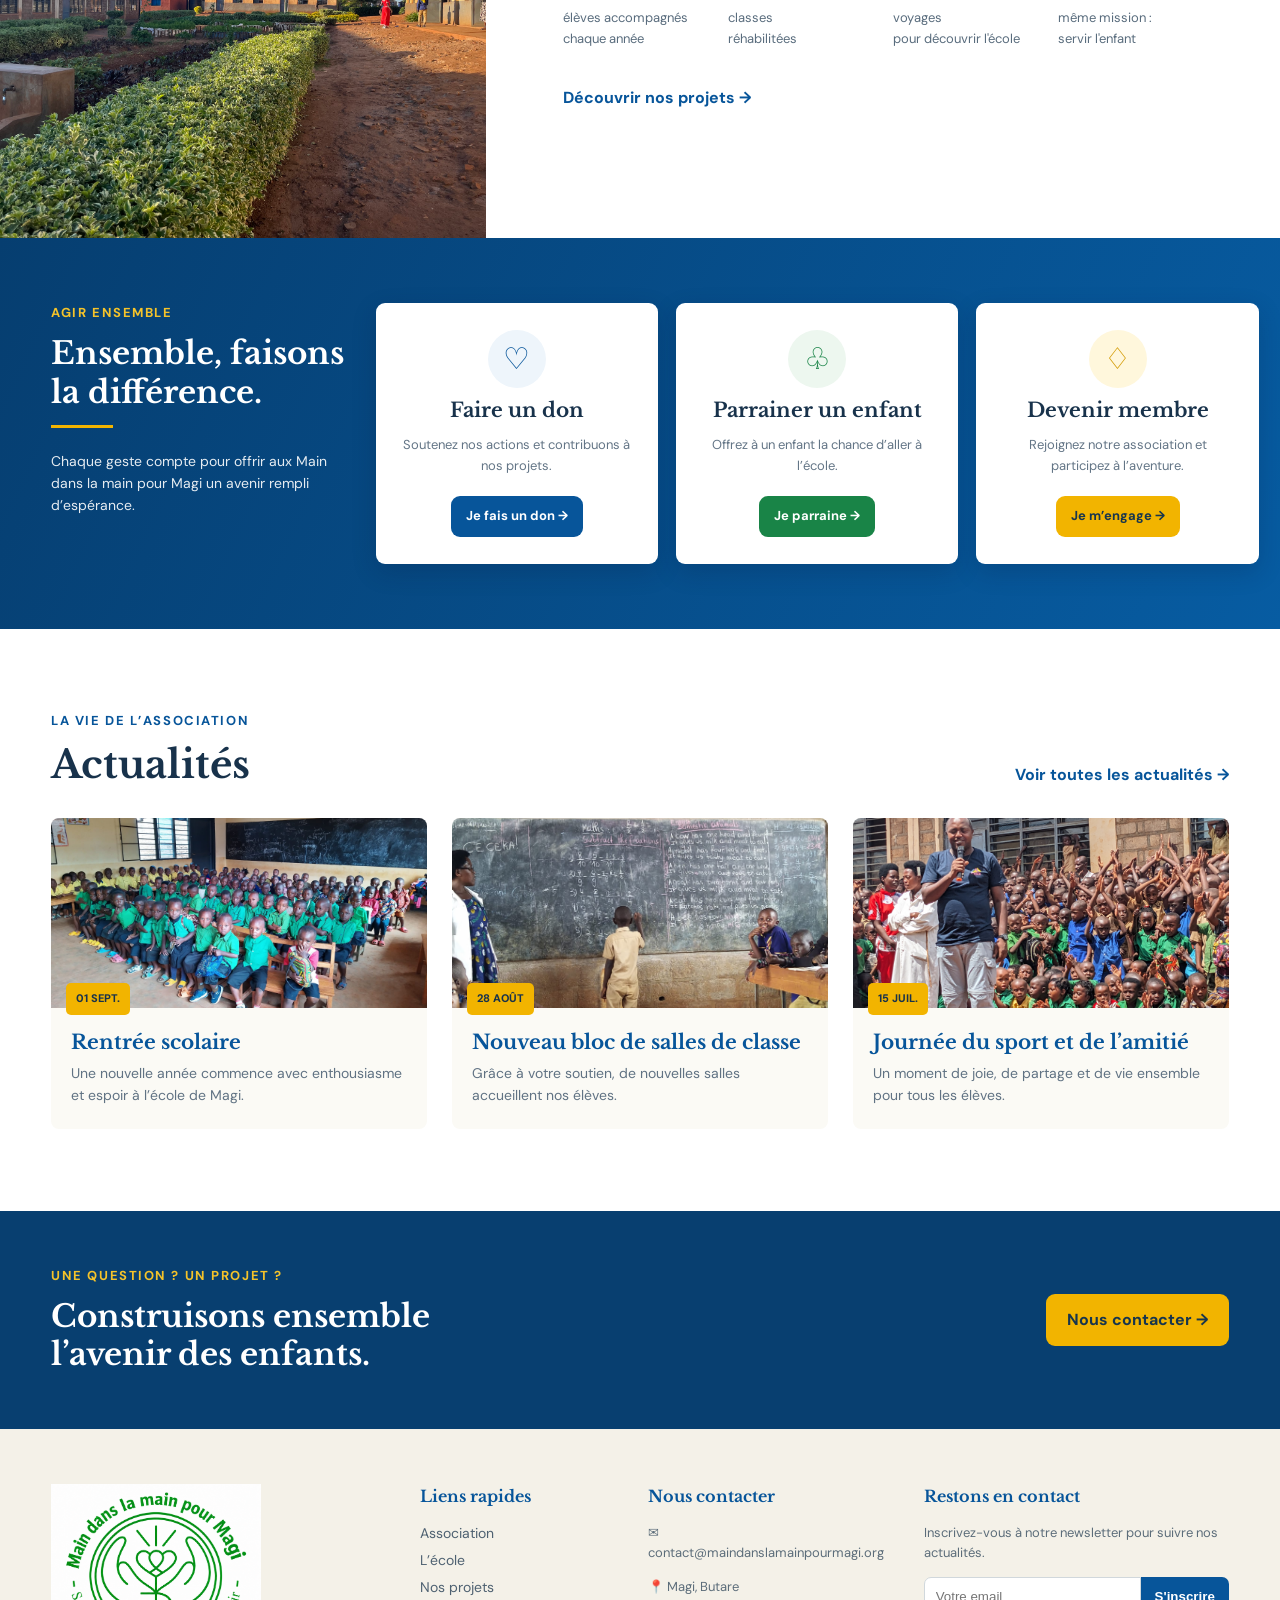
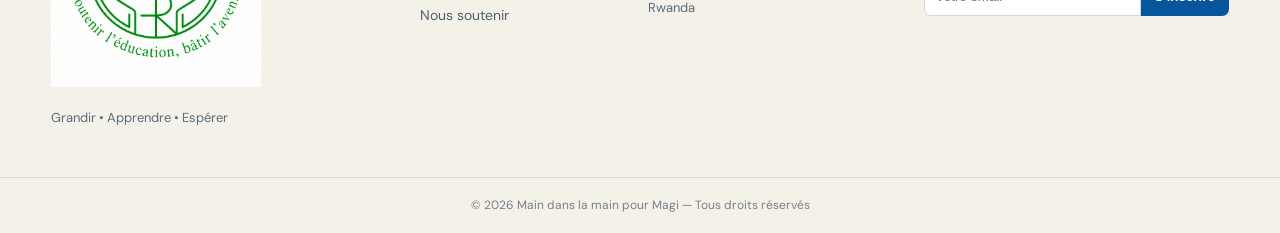
==== commit 127351dd: "changed email adress" ====
--- a/index.html
+++ b/index.html
@@ -17,7 +17,7 @@
     <nav class="nav" aria-label="Navigation principale">
       <a class="active" href="#accueil">Accueil</a>
       <a href="association.html">Association</a>
-      <a href="https://www.escr74.com/ecole-magi-rwanda-1220">ESCR</a>
+      <a href="https://www.escr74.com/ecole-magi-rwanda-1220" target="_blank" rel="noopener noreferrer">ESCR</a>
       <a href="nos-projets.html">Nos projets</a>
       <a href="nous-soutenir.html">Nous soutenir</a>
       <a href="actualites.html">Actualités</a>
@@ -153,7 +153,7 @@
         <p class="section-kicker light">Une question ? Un projet ?</p>
         <h2>Construisons ensemble<br>l’avenir des enfants.</h2>
       </div>
-      <a class="btn btn-gold" href="mailto:contact@ecoledemagi.org">Nous contacter →</a>
+      <a class="btn btn-gold" href="mailto:contact@maindanslamainpourmagi.org">Nous contacter →</a>
     </div>
   </section>
 </main>
@@ -164,8 +164,8 @@
       <img class="footer-logo" src="images/logo-magi.png" alt="Main dans la main pour Magi">
       <p>Grandir • Apprendre • Espérer</p>
     </div>
-    <div><h4>Liens rapides</h4><a href="association.html">Association</a><a href="https://www.escr74.com/ecole-magi-rwanda-1220">L’école</a><a href="nos-projets.html">Nos projets</a><a href="nous-soutenir.html">Nous soutenir</a></div>
-    <div><h4>Nous contacter</h4><p>✉ contact@ecoledemagi.org</p><p>📍 Magi, Butare<br>Rwanda</p></div>
+    <div><h4>Liens rapides</h4><a href="association.html">Association</a><a href="https://www.escr74.com/ecole-magi-rwanda-1220" target="_blank" rel="noopener noreferrer">L’école</a><a href="nos-projets.html">Nos projets</a><a href="nous-soutenir.html">Nous soutenir</a></div>
+    <div><h4>Nous contacter</h4><p>✉ contact@maindanslamainpourmagi.org</p><p>📍 Magi, Butare<br>Rwanda</p></div>
     <div><h4>Restons en contact</h4><p>Inscrivez-vous à notre newsletter pour suivre nos actualités.</p><form onsubmit="return false"><input type="email" placeholder="Votre email" aria-label="Votre email"><button class="btn btn-blue">S'inscrire</button></form></div>
   </div>
   <div class="copyright">© 2026 Main dans la main pour Magi — Tous droits réservés</div>
